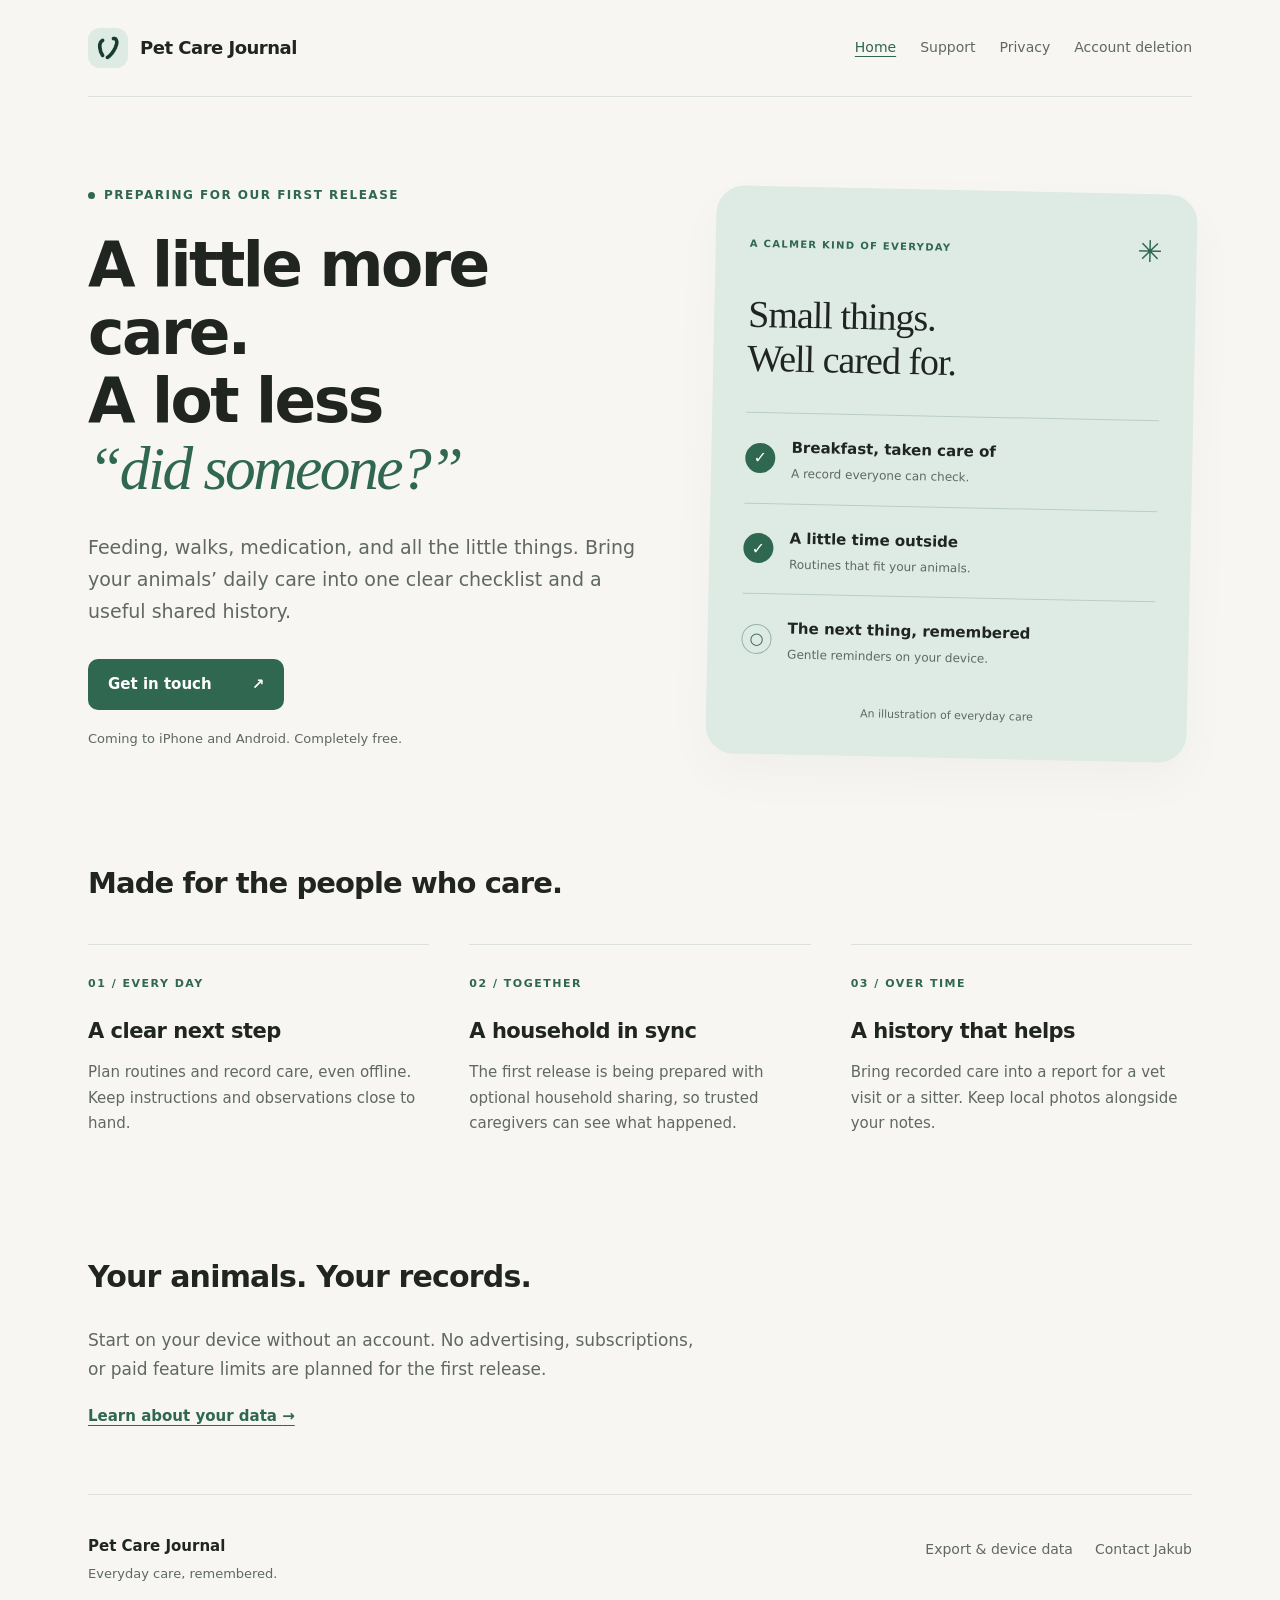
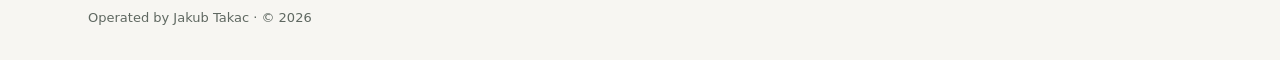
==== index.html @ 5ae0b0a0 "Publish Pet Care Journal prelaunch website" ====
<!doctype html>
<html lang="en"><head><meta charset="utf-8"><meta name="viewport" content="width=device-width, initial-scale=1">
<title>Everyday care, remembered — Pet Care Journal</title><meta name="description" content="A clearer daily routine for everyone caring for your animals. Pet Care Journal is preparing for its first public release.">
<link rel="canonical" href="https://petcare.bakuapps.com/"><link rel="icon" href="./assets/icon.png"><link rel="stylesheet" href="./assets/site.css">
<meta name="theme-color" content="#F7F6F2"><meta name="color-scheme" content="light">
</head><body><a class="skip" href="#main">Skip to content</a><div class="wrap">
<header><a class="brand" href="./"><img src="./assets/icon.png" width="40" height="40" alt=""><span>Pet Care Journal</span></a><nav aria-label="Main navigation"><a href="./" aria-current="page">Home</a><a href="./support/">Support</a><a href="./privacy/">Privacy</a><a href="./account-deletion/">Account deletion</a></nav></header>
<main id="main" class="home">
<section class="hero"><div><p class="eyebrow"><span class="dot"></span> Preparing for our first release</p><h1>A little more care.<br>A lot less<br><em>“did someone?”</em></h1><p class="intro">Feeding, walks, medication, and all the little things. Bring your animals’ daily care into one clear checklist and a useful shared history.</p><a class="button" href="support/">Get in touch <span aria-hidden="true">↗</span></a><p class="small">Coming to iPhone and Android. Completely free.</p></div>
<aside class="care-card" aria-label="Illustration of a daily care checklist"><div class="card-top"><span class="eyebrow">A calmer kind of everyday</span><span aria-hidden="true">✳</span></div><h2>Small things.<br>Well cared for.</h2><div class="care-row"><span class="check" aria-hidden="true">✓</span><div><strong>Breakfast, taken care of</strong><p>A record everyone can check.</p></div></div><div class="care-row"><span class="check" aria-hidden="true">✓</span><div><strong>A little time outside</strong><p>Routines that fit your animals.</p></div></div><div class="care-row"><span class="pending" aria-hidden="true">○</span><div><strong>The next thing, remembered</strong><p>Gentle reminders on your device.</p></div></div><p class="caption">An illustration of everyday care</p></aside></section>
<section class="features" aria-labelledby="features"><h2 id="features">Made for the people who care.</h2><div class="feature-grid"><article><span class="number">01 / EVERY DAY</span><h3>A clear next step</h3><p>Plan routines and record care, even offline. Keep instructions and observations close to hand.</p></article><article><span class="number">02 / TOGETHER</span><h3>A household in sync</h3><p>The first release is being prepared with optional household sharing, so trusted caregivers can see what happened.</p></article><article><span class="number">03 / OVER TIME</span><h3>A history that helps</h3><p>Bring recorded care into a report for a vet visit or a sitter. Keep local photos alongside your notes.</p></article></div></section>
<section class="closing"><h2>Your animals. Your records.</h2><p>Start on your device without an account. No advertising, subscriptions, or paid feature limits are planned for the first release.</p><a class="text-link" href="data/">Learn about your data <span aria-hidden="true">→</span></a></section>
</main>
<footer><div><strong>Pet Care Journal</strong><p>Everyday care, remembered.</p></div><nav aria-label="Footer"><a href="./data/">Export &amp; device data</a><a href="mailto:jakub@bakuapps.com">Contact Jakub</a></nav><p class="small">Operated by Jakub Takac · © 2026</p></footer>
</div></body></html>
---- assets/site.css ----
:root{--canvas:#f7f6f2;--ink:#202521;--muted:#5f6861;--green:#2f6751;--soft:#ddebe4;--border:#dde1dc}*{box-sizing:border-box}html{scroll-behavior:smooth}body{margin:0;background:var(--canvas);color:var(--ink);font-family:ui-sans-serif,system-ui,-apple-system,BlinkMacSystemFont,"Segoe UI",sans-serif;font-size:17px;line-height:1.7}a{color:var(--green);text-underline-offset:4px}a:hover{text-decoration-thickness:2px}a:focus-visible{outline:3px solid var(--green);outline-offset:5px;border-radius:3px}.wrap{max-width:1184px;margin:auto;padding:0 40px}.skip{position:absolute;top:-100px;left:16px;background:white;padding:12px;z-index:2}.skip:focus{top:12px}header{display:flex;align-items:center;justify-content:space-between;gap:24px;padding:28px 0;border-bottom:1px solid var(--border)}.brand{display:flex;align-items:center;gap:12px;text-decoration:none;color:var(--ink);font-size:18px;font-weight:750;letter-spacing:-.5px;white-space:nowrap}.brand img{border-radius:12px}nav{display:flex;flex-wrap:wrap;gap:24px;font-size:14px}nav a{text-decoration:none;color:var(--muted);padding:7px 0}nav a:hover,nav a[aria-current]{color:var(--green);text-decoration:underline}.hero{display:grid;grid-template-columns:1.15fr 1fr;align-items:center;gap:70px;padding:88px 0 96px}.eyebrow{font-size:12px;font-weight:750;text-transform:uppercase;letter-spacing:1.5px;color:var(--green);margin:0 0 26px;display:flex;align-items:center;gap:9px}.dot{width:7px;height:7px;border-radius:50%;background:var(--green)}h1,h2,h3,p{margin-top:0}h1{font-size:clamp(42px,4.8vw,62px);line-height:1.1;letter-spacing:-2.5px;font-weight:650;margin-bottom:28px}h1 em{font-family:Georgia,serif;font-weight:400;color:var(--green)}.intro,.lead{color:var(--muted);font-size:19px;line-height:1.7;max-width:590px}.button{display:inline-flex;gap:40px;align-items:center;background:var(--green);color:white;border-radius:10px;text-decoration:none;font-size:15px;font-weight:650;padding:13px 20px;margin:12px 0 18px}.button:hover{background:#224e3c}.small{font-size:13px;color:var(--muted)}.care-card{background:var(--soft);border-radius:28px;padding:32px 34px;box-shadow:0 20px 50px #20252108;transform:rotate(1.2deg)}.card-top{display:flex;align-items:center;justify-content:space-between}.card-top .eyebrow{font-size:10px;letter-spacing:1.3px;margin:0}.card-top>span:last-child{font-size:30px;color:var(--green)}.care-card h2{font-family:Georgia,serif;font-size:38px;font-weight:400;line-height:1.15;letter-spacing:-1px;margin:24px 0 32px}.care-row{display:flex;align-items:center;gap:16px;border-top:1px solid #b9cfc2;padding:19px 0}.care-row strong{font-size:15px;font-weight:650}.care-row p{font-size:12px;color:var(--muted);margin:2px 0 0}.check,.pending{display:flex;align-items:center;justify-content:center;flex:0 0 30px;height:30px;border-radius:50%;background:#2f6751;color:#fff;font-size:16px}.pending{background:transparent;color:var(--green);border:1px solid #95b4a4}.caption{font-size:11px;color:var(--muted);margin:20px 0 0;text-align:center}.features{padding:0 0 72px}.features>h2{font-size:29px;letter-spacing:-.9px;margin-bottom:36px}.feature-grid{display:grid;grid-template-columns:repeat(3,1fr);gap:40px}.feature-grid article{border-top:1px solid var(--border);padding-top:22px}.number{font-size:11px;color:var(--green);letter-spacing:1.5px;font-weight:700}.feature-grid h3{font-size:21px;letter-spacing:-.5px;margin:18px 0 10px}.feature-grid p{font-size:15px;color:var(--muted);margin:0}.closing{padding:42px 0 64px;max-width:620px}.closing h2{font-size:30px;letter-spacing:-.8px}.closing p{color:var(--muted)}.text-link{font-size:15px;font-weight:650}.article{max-width:720px;padding:72px 0 80px}.article h1{font-size:52px;max-width:650px}.article section{margin-top:38px}.article h2{font-size:24px;letter-spacing:-.5px;line-height:1.3;margin-bottom:14px}.article h3{font-size:18px;margin:24px 0 8px}.article p,.article li{font-size:16px}.article .lead{font-size:19px}.article li{margin:8px 0;padding-left:5px}.notice{padding:22px 24px;background:var(--soft);border-radius:12px;margin:24px 0}.notice p{margin:7px 0 0}.notice strong{font-size:16px}footer{display:grid;grid-template-columns:1fr auto;gap:16px;border-top:1px solid var(--border);padding:36px 0 28px}footer strong{font-size:15px}footer p{font-size:13px;color:var(--muted);margin:3px 0}footer .small{grid-column:1/-1}footer nav{gap:22px;align-content:start}@media(max-width:900px){.wrap{padding:0 26px}header{align-items:flex-start;flex-direction:column;gap:13px}.hero{gap:32px;padding:58px 0 70px}.care-card{padding:26px}.care-card h2{font-size:31px}.care-row{gap:10px}.feature-grid{gap:24px}nav{gap:22px}}@media(max-width:650px){.wrap{padding:0 22px}header{padding:22px 0 16px}nav{gap:8px 20px;font-size:13px}.hero{grid-template-columns:1fr;gap:30px;padding:44px 0 58px}h1{font-size:46px;letter-spacing:-2px}.hero .eyebrow{font-size:10px;letter-spacing:1px}.intro{font-size:17px}.care-card{transform:none;max-width:440px;width:100%}.care-card h2{font-size:36px}.feature-grid{grid-template-columns:1fr;gap:28px}.features{padding-bottom:30px}.features>h2{font-size:27px}.feature-grid h3{margin-top:14px}.closing{padding:22px 0 48px}.closing h2{font-size:27px}.article{padding:44px 0 55px}.article h1{font-size:42px;letter-spacing:-1.7px}.article .lead{font-size:18px}.notice{padding:20px}footer{grid-template-columns:1fr;gap:20px}footer nav{gap:16px}footer .small{grid-column:auto}}@media(prefers-reduced-motion:reduce){html{scroll-behavior:auto}}@media print{body{background:white;font-size:12pt}header nav,footer,.button{display:none}.wrap{padding:0}.article{max-width:none;padding:20px 0}.notice{border:1px solid #aaa;break-inside:avoid}a{color:inherit}}
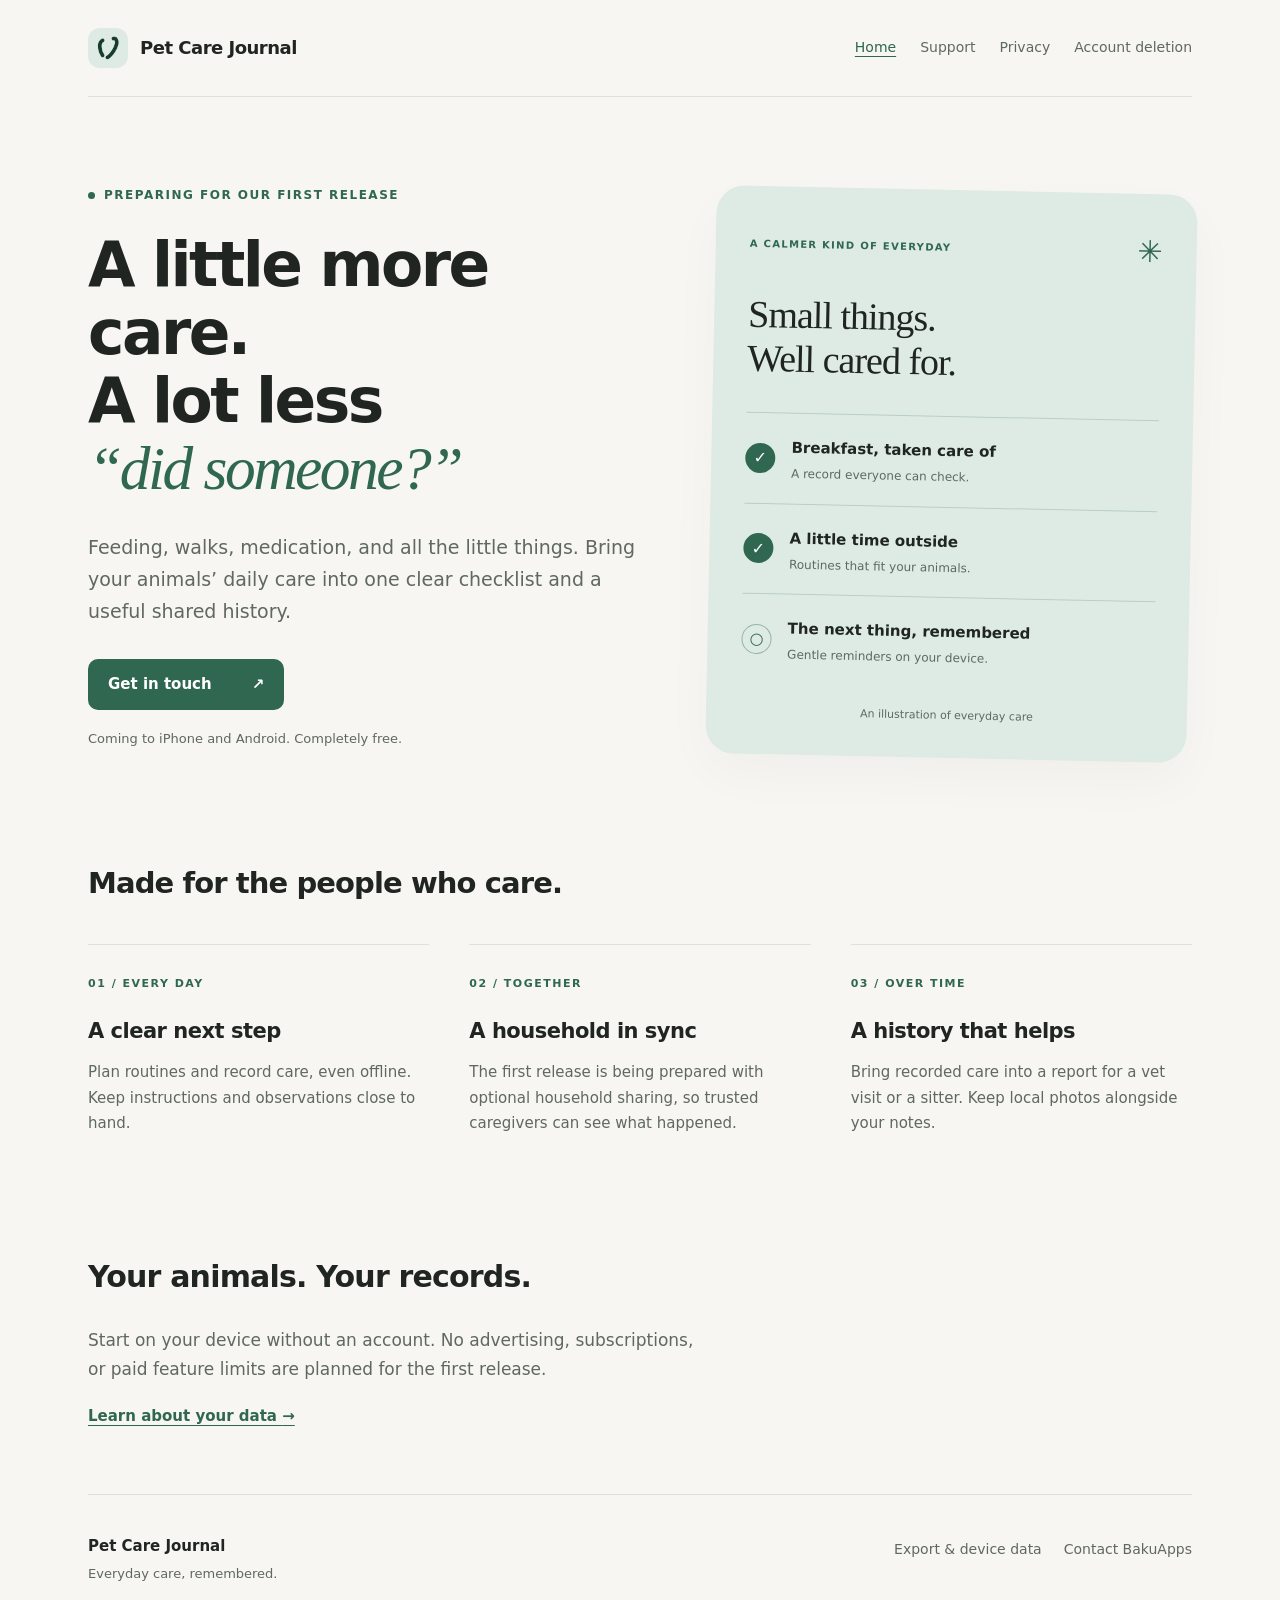
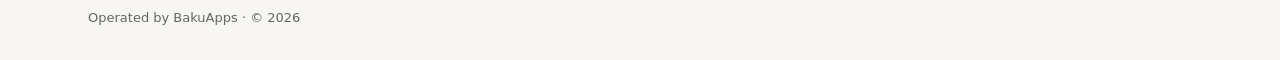
==== commit 694d118c: "Update operator and contact to BakuApps" ====
--- a/index.html
+++ b/index.html
@@ -11,5 +11,5 @@
 <section class="features" aria-labelledby="features"><h2 id="features">Made for the people who care.</h2><div class="feature-grid"><article><span class="number">01 / EVERY DAY</span><h3>A clear next step</h3><p>Plan routines and record care, even offline. Keep instructions and observations close to hand.</p></article><article><span class="number">02 / TOGETHER</span><h3>A household in sync</h3><p>The first release is being prepared with optional household sharing, so trusted caregivers can see what happened.</p></article><article><span class="number">03 / OVER TIME</span><h3>A history that helps</h3><p>Bring recorded care into a report for a vet visit or a sitter. Keep local photos alongside your notes.</p></article></div></section>
 <section class="closing"><h2>Your animals. Your records.</h2><p>Start on your device without an account. No advertising, subscriptions, or paid feature limits are planned for the first release.</p><a class="text-link" href="data/">Learn about your data <span aria-hidden="true">→</span></a></section>
 </main>
-<footer><div><strong>Pet Care Journal</strong><p>Everyday care, remembered.</p></div><nav aria-label="Footer"><a href="./data/">Export &amp; device data</a><a href="mailto:jakub@bakuapps.com">Contact Jakub</a></nav><p class="small">Operated by Jakub Takac · © 2026</p></footer>
+<footer><div><strong>Pet Care Journal</strong><p>Everyday care, remembered.</p></div><nav aria-label="Footer"><a href="./data/">Export &amp; device data</a><a href="mailto:hello@bakuapps.com">Contact BakuApps</a></nav><p class="small">Operated by BakuApps · © 2026</p></footer>
 </div></body></html>
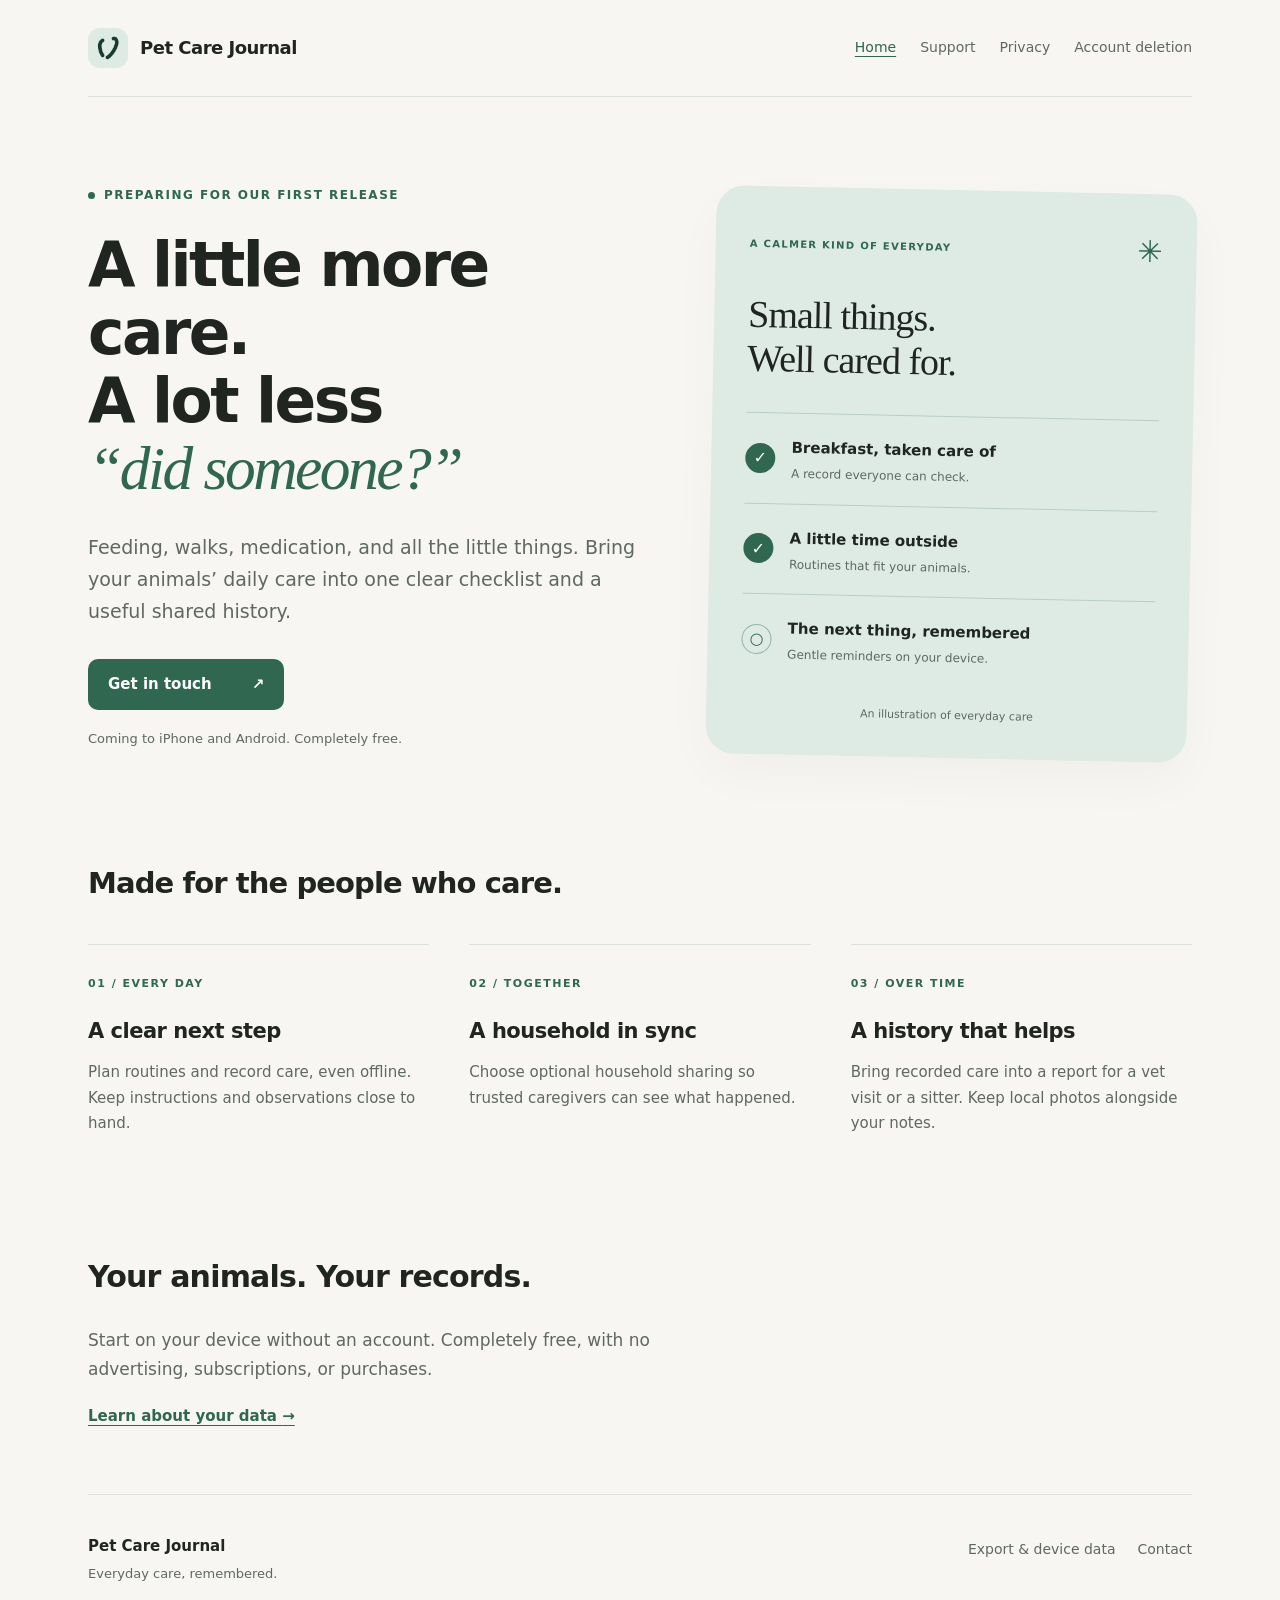
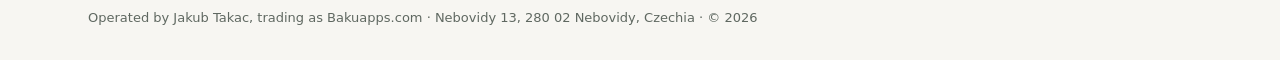
==== commit e3b8bd57: "Publish app privacy policy and verified deletion support route" ====
--- a/index.html
+++ b/index.html
@@ -8,8 +8,8 @@
 <main id="main" class="home">
 <section class="hero"><div><p class="eyebrow"><span class="dot"></span> Preparing for our first release</p><h1>A little more care.<br>A lot less<br><em>“did someone?”</em></h1><p class="intro">Feeding, walks, medication, and all the little things. Bring your animals’ daily care into one clear checklist and a useful shared history.</p><a class="button" href="support/">Get in touch <span aria-hidden="true">↗</span></a><p class="small">Coming to iPhone and Android. Completely free.</p></div>
 <aside class="care-card" aria-label="Illustration of a daily care checklist"><div class="card-top"><span class="eyebrow">A calmer kind of everyday</span><span aria-hidden="true">✳</span></div><h2>Small things.<br>Well cared for.</h2><div class="care-row"><span class="check" aria-hidden="true">✓</span><div><strong>Breakfast, taken care of</strong><p>A record everyone can check.</p></div></div><div class="care-row"><span class="check" aria-hidden="true">✓</span><div><strong>A little time outside</strong><p>Routines that fit your animals.</p></div></div><div class="care-row"><span class="pending" aria-hidden="true">○</span><div><strong>The next thing, remembered</strong><p>Gentle reminders on your device.</p></div></div><p class="caption">An illustration of everyday care</p></aside></section>
-<section class="features" aria-labelledby="features"><h2 id="features">Made for the people who care.</h2><div class="feature-grid"><article><span class="number">01 / EVERY DAY</span><h3>A clear next step</h3><p>Plan routines and record care, even offline. Keep instructions and observations close to hand.</p></article><article><span class="number">02 / TOGETHER</span><h3>A household in sync</h3><p>The first release is being prepared with optional household sharing, so trusted caregivers can see what happened.</p></article><article><span class="number">03 / OVER TIME</span><h3>A history that helps</h3><p>Bring recorded care into a report for a vet visit or a sitter. Keep local photos alongside your notes.</p></article></div></section>
-<section class="closing"><h2>Your animals. Your records.</h2><p>Start on your device without an account. No advertising, subscriptions, or paid feature limits are planned for the first release.</p><a class="text-link" href="data/">Learn about your data <span aria-hidden="true">→</span></a></section>
+<section class="features" aria-labelledby="features"><h2 id="features">Made for the people who care.</h2><div class="feature-grid"><article><span class="number">01 / EVERY DAY</span><h3>A clear next step</h3><p>Plan routines and record care, even offline. Keep instructions and observations close to hand.</p></article><article><span class="number">02 / TOGETHER</span><h3>A household in sync</h3><p>Choose optional household sharing so trusted caregivers can see what happened.</p></article><article><span class="number">03 / OVER TIME</span><h3>A history that helps</h3><p>Bring recorded care into a report for a vet visit or a sitter. Keep local photos alongside your notes.</p></article></div></section>
+<section class="closing"><h2>Your animals. Your records.</h2><p>Start on your device without an account. Completely free, with no advertising, subscriptions, or purchases.</p><a class="text-link" href="data/">Learn about your data <span aria-hidden="true">→</span></a></section>
 </main>
-<footer><div><strong>Pet Care Journal</strong><p>Everyday care, remembered.</p></div><nav aria-label="Footer"><a href="./data/">Export &amp; device data</a><a href="mailto:hello@bakuapps.com">Contact BakuApps</a></nav><p class="small">Operated by BakuApps · © 2026</p></footer>
+<footer><div><strong>Pet Care Journal</strong><p>Everyday care, remembered.</p></div><nav aria-label="Footer"><a href="./data/">Export &amp; device data</a><a href="mailto:hello@bakuapps.com">Contact</a></nav><p class="small">Operated by Jakub Takac, trading as Bakuapps.com · Nebovidy 13, 280 02 Nebovidy, Czechia · © 2026</p></footer>
 </div></body></html>
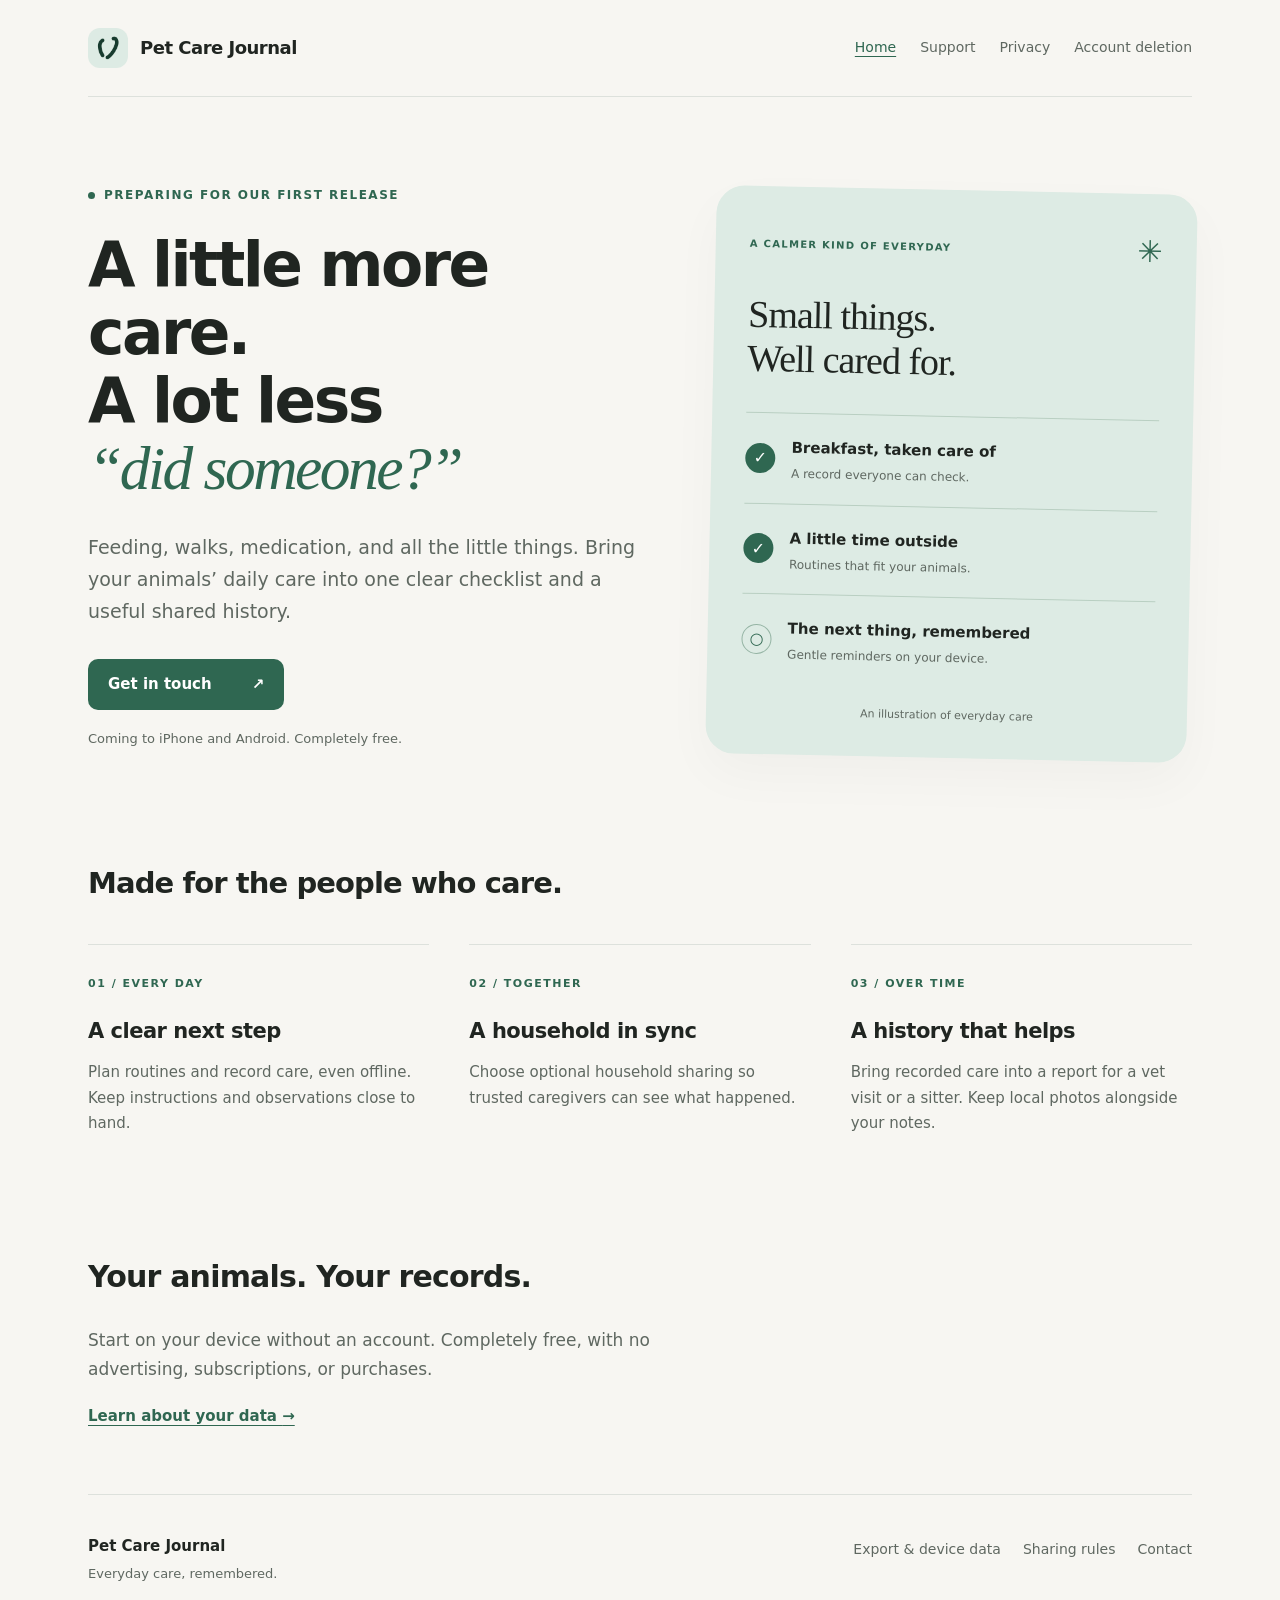
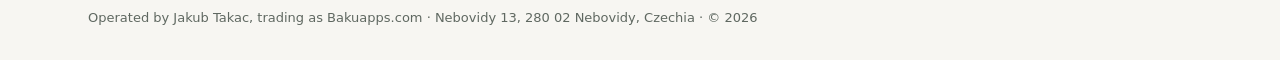
==== commit e8f73e22: "Publish owner-approved private sharing rules and privacy update" ====
--- a/index.html
+++ b/index.html
@@ -11,5 +11,5 @@
 <section class="features" aria-labelledby="features"><h2 id="features">Made for the people who care.</h2><div class="feature-grid"><article><span class="number">01 / EVERY DAY</span><h3>A clear next step</h3><p>Plan routines and record care, even offline. Keep instructions and observations close to hand.</p></article><article><span class="number">02 / TOGETHER</span><h3>A household in sync</h3><p>Choose optional household sharing so trusted caregivers can see what happened.</p></article><article><span class="number">03 / OVER TIME</span><h3>A history that helps</h3><p>Bring recorded care into a report for a vet visit or a sitter. Keep local photos alongside your notes.</p></article></div></section>
 <section class="closing"><h2>Your animals. Your records.</h2><p>Start on your device without an account. Completely free, with no advertising, subscriptions, or purchases.</p><a class="text-link" href="data/">Learn about your data <span aria-hidden="true">→</span></a></section>
 </main>
-<footer><div><strong>Pet Care Journal</strong><p>Everyday care, remembered.</p></div><nav aria-label="Footer"><a href="./data/">Export &amp; device data</a><a href="mailto:hello@bakuapps.com">Contact</a></nav><p class="small">Operated by Jakub Takac, trading as Bakuapps.com · Nebovidy 13, 280 02 Nebovidy, Czechia · © 2026</p></footer>
+<footer><div><strong>Pet Care Journal</strong><p>Everyday care, remembered.</p></div><nav aria-label="Footer"><a href="./data/">Export &amp; device data</a><a href="./sharing-rules/">Sharing rules</a><a href="mailto:hello@bakuapps.com">Contact</a></nav><p class="small">Operated by Jakub Takac, trading as Bakuapps.com · Nebovidy 13, 280 02 Nebovidy, Czechia · © 2026</p></footer>
 </div></body></html>
